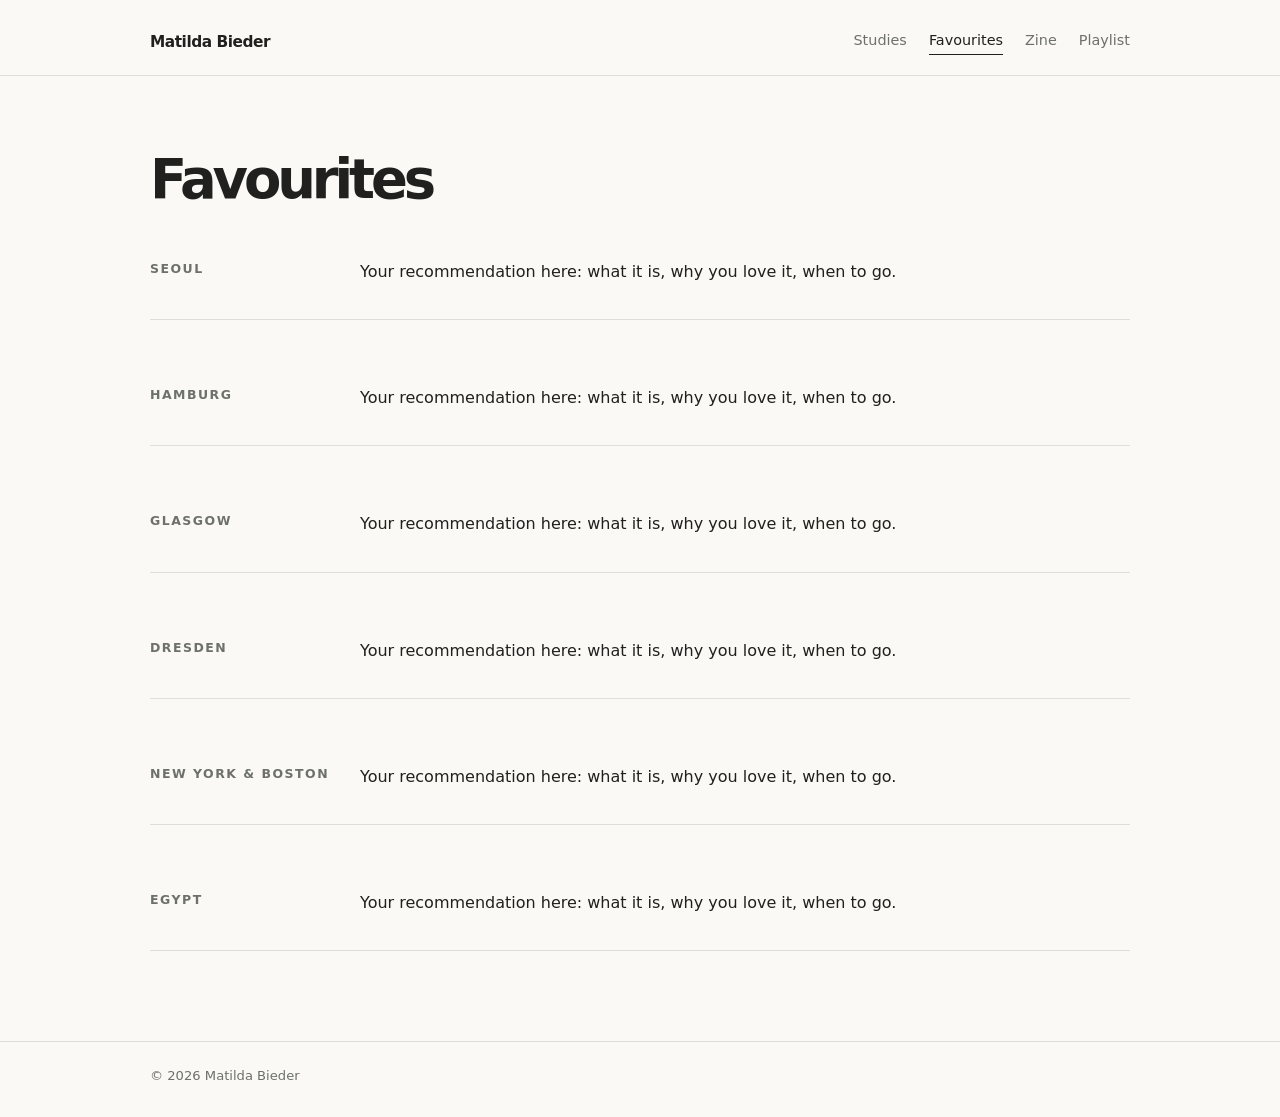
==== favourites.html @ c41f42f5 "erstes update" ====
<!doctype html>
<html lang="en">
<head>
  <meta charset="utf-8">
  <meta name="viewport" content="width=device-width, initial-scale=1">
  <meta name="description" content="Matilda Bieder's favourite things to do around the world.">
  <title>Favourites – Matilda Bieder</title>
  <link rel="stylesheet" href="style.css">
</head>
<body>
  <header>
    <div class="wrap nav">
      <a class="brand" href="index.html">Matilda Bieder</a>
      <nav aria-label="Main navigation">
        <a href="studies.html">Studies</a>
        <a href="favourites.html" aria-current="page">Favourites</a>
        <a href="zine.html">Zine</a>
        <a href="playlist.html">Playlist</a>
      </nav>
    </div>
  </header>

  <main class="wrap">
    <h1 class="page">Favourites</h1>
    <section>
      <div class="section-head">
        <h2>Seoul</h2>
        <div class="section-body">
          <p>Your recommendation here: what it is, why you love it, when to go.</p>
        </div>
      </div>
    </section>

    <section>
      <div class="section-head">
        <h2>Hamburg</h2>
        <div class="section-body">
          <p>Your recommendation here: what it is, why you love it, when to go.</p>
        </div>
      </div>
    </section>

    <section>
      <div class="section-head">
        <h2>Glasgow</h2>
        <div class="section-body">
          <p>Your recommendation here: what it is, why you love it, when to go.</p>
        </div>
      </div>
    </section>

    <section>
      <div class="section-head">
        <h2>Dresden</h2>
        <div class="section-body">
          <p>Your recommendation here: what it is, why you love it, when to go.</p>
        </div>
      </div>
    </section>

    <section>
      <div class="section-head">
        <h2>New York &amp; Boston</h2>
        <div class="section-body">
          <p>Your recommendation here: what it is, why you love it, when to go.</p>
        </div>
      </div>
    </section>

    <section>
      <div class="section-head">
        <h2>Egypt</h2>
        <div class="section-body">
          <p>Your recommendation here: what it is, why you love it, when to go.</p>
        </div>
      </div>
    </section>
  </main>

  <footer>
    <div class="wrap footer-inner">
      <span>© <span id="year">2026</span> Matilda Bieder</span>
    </div>
  </footer>
  <script>document.getElementById("year").textContent = new Date().getFullYear();</script>
</body>
</html>
---- style.css ----
/* Shared styles – based on the original design */
:root{--paper:#faf9f6;--ink:#20211f;--muted:#6d706b;--line:#dedfd8;--accent:#426b58;--max:980px}
*{box-sizing:border-box}
html{scroll-behavior:smooth}
body{margin:0;background:var(--paper);color:var(--ink);font-family:Inter,ui-sans-serif,system-ui,-apple-system,BlinkMacSystemFont,"Segoe UI",sans-serif;font-size:16px;line-height:1.7;-webkit-font-smoothing:antialiased}
a{color:inherit;text-decoration-thickness:1px;text-underline-offset:4px}
a:hover{color:var(--accent)}
.wrap{width:min(var(--max),calc(100% - 44px));margin:0 auto}
header{padding:28px 0 20px;border-bottom:1px solid var(--line)}
.nav{display:flex;justify-content:space-between;gap:24px;align-items:center}
.brand{font-size:.96rem;font-weight:650;letter-spacing:-.03em;text-decoration:none}
nav{display:flex;gap:22px;flex-wrap:wrap}
nav a{color:var(--muted);font-size:.9rem;text-decoration:none}
nav a:hover{color:var(--ink)}
nav a[aria-current="page"]{color:var(--ink);border-bottom:1px solid var(--ink);padding-bottom:2px}
main{padding:76px 0 90px}
.hero{display:grid;grid-template-columns:minmax(0,1fr) 210px;gap:58px;align-items:start}
.eyebrow{color:var(--accent);text-transform:uppercase;letter-spacing:.13em;font-size:.73rem;font-weight:700}
h1{font-size:clamp(2.7rem,7vw,5rem);letter-spacing:-.075em;line-height:1.02;font-weight:620;margin:16px 0 25px;max-width:720px}
h1.page{font-size:clamp(2.2rem,5vw,3.4rem);margin:0 0 50px}
.intro{font-size:1.14rem;line-height:1.8;color:#4d504b;max-width:660px}
.portrait{aspect-ratio:4/5;border:1px solid var(--line);border-radius:3px;background:#eeede7;display:flex;align-items:center;justify-content:center;color:#777a72;text-align:center;padding:20px;font-size:.85rem}
.links{display:flex;gap:18px;flex-wrap:wrap;margin-top:25px;font-size:.92rem}
.links a{text-decoration:none;border-bottom:1px solid var(--line);padding-bottom:3px}
section{margin-top:64px}
section:first-of-type{margin-top:0}
.section-head{display:grid;grid-template-columns:180px minmax(0,1fr);gap:30px;padding-bottom:18px;border-bottom:1px solid var(--line)}
h2{margin:0;font-size:.78rem;text-transform:uppercase;letter-spacing:.12em;color:var(--muted);font-weight:700}
.section-body{max-width:690px}
.section-body>p:first-child{margin-top:0}
.item{display:grid;grid-template-columns:125px 1fr;gap:24px;padding:20px 0;border-bottom:1px solid var(--line)}
.item:first-of-type{padding-top:0}
.item:last-child{border-bottom:0}
.date{color:var(--muted);font-size:.87rem}
.item h3{font-size:1.04rem;line-height:1.4;margin:0 0 5px;font-weight:650}
.item h3 a{text-decoration:none}
.item p{margin:0;color:#5b5e58;font-size:.94rem}
.tag{display:inline-block;border:1px solid var(--line);border-radius:999px;padding:3px 9px;color:var(--muted);font-size:.76rem;margin:10px 5px 0 0}
.timeline .item{position:relative}
.timeline .item::before{content:"";position:absolute;left:-17px;top:30px;width:7px;height:7px;border-radius:50%;background:var(--accent)}
.timeline .item:first-of-type::before{top:10px}
.timeline{border-left:1px solid var(--line);padding-left:16px;margin-left:4px}
iframe{width:100%;border:0;border-radius:12px}
code{font-size:.88em;background:#eeede7;padding:1px 5px;border-radius:3px}
footer{border-top:1px solid var(--line);padding:23px 0 30px;color:var(--muted);font-size:.82rem}
.footer-inner{display:flex;justify-content:space-between;gap:16px;flex-wrap:wrap}
@media (max-width:680px){
.wrap{width:min(100% - 32px,var(--max))}
header{padding-top:20px}
.nav{align-items:flex-start;flex-direction:column;gap:12px}
nav{gap:15px}
main{padding:48px 0 64px}
.hero{grid-template-columns:1fr;gap:28px}
.portrait{max-width:190px;aspect-ratio:1/1}
.section-head{grid-template-columns:1fr;gap:12px}
.item{grid-template-columns:1fr;gap:4px}
.timeline .item::before{top:12px}
.timeline .item:first-of-type::before{top:-6px}
h1{font-size:clamp(2.8rem,15vw,4.3rem)}
}
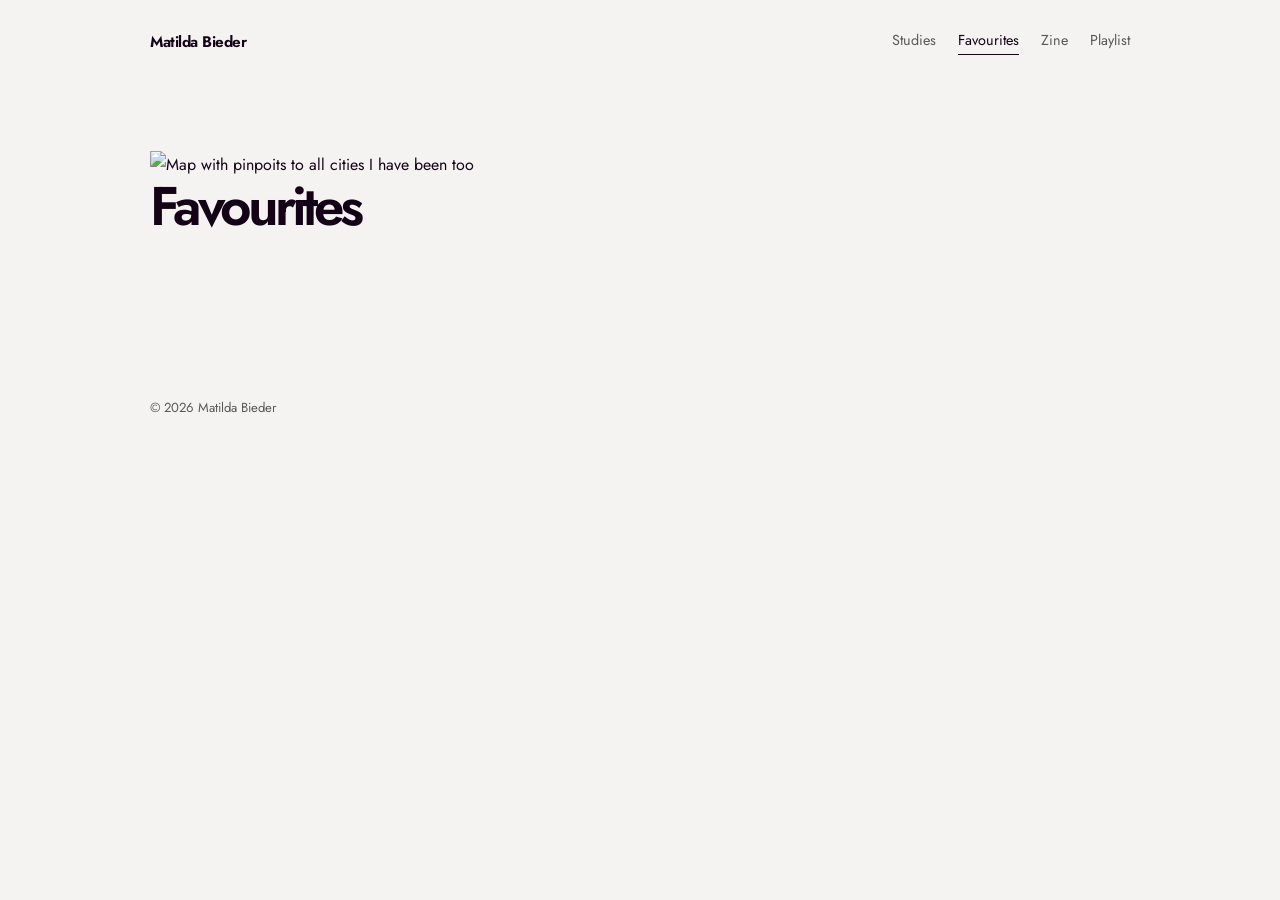
==== commit 31ced3a3: "Added Map" ====
--- a/favourites.html
+++ b/favourites.html
@@ -21,60 +21,9 @@
   </header>
 
   <main class="wrap">
+      <img class="header-img" src="picture/map.png" alt="Map with pinpoits to all cities I have been too">
     <h1 class="page">Favourites</h1>
-    <section>
-      <div class="section-head">
-        <h2>Seoul</h2>
-        <div class="section-body">
-          <p>Your recommendation here: what it is, why you love it, when to go.</p>
-        </div>
-      </div>
-    </section>
-
-    <section>
-      <div class="section-head">
-        <h2>Hamburg</h2>
-        <div class="section-body">
-          <p>Your recommendation here: what it is, why you love it, when to go.</p>
-        </div>
-      </div>
-    </section>
-
-    <section>
-      <div class="section-head">
-        <h2>Glasgow</h2>
-        <div class="section-body">
-          <p>Your recommendation here: what it is, why you love it, when to go.</p>
-        </div>
-      </div>
-    </section>
-
-    <section>
-      <div class="section-head">
-        <h2>Dresden</h2>
-        <div class="section-body">
-          <p>Your recommendation here: what it is, why you love it, when to go.</p>
-        </div>
-      </div>
-    </section>
-
-    <section>
-      <div class="section-head">
-        <h2>New York &amp; Boston</h2>
-        <div class="section-body">
-          <p>Your recommendation here: what it is, why you love it, when to go.</p>
-        </div>
-      </div>
-    </section>
-
-    <section>
-      <div class="section-head">
-        <h2>Egypt</h2>
-        <div class="section-body">
-          <p>Your recommendation here: what it is, why you love it, when to go.</p>
-        </div>
-      </div>
-    </section>
+    
   </main>
 
   <footer>
--- a/style.css
+++ b/style.css
@@ -1,60 +1,81 @@
-/* Shared styles – based on the original design */
-:root{--paper:#faf9f6;--ink:#20211f;--muted:#6d706b;--line:#dedfd8;--accent:#426b58;--max:980px}
+@import url("https://fonts.googleapis.com/css2?family=Jost:wght@400..700&display=swap");
+
+/* ---------- Basis ---------- */
+:root{--paper:#f5f3f2;--ink:#140217;--muted:#595959;--line:#bdbdbd;--accent:#e60077;--max:980px}
 *{box-sizing:border-box}
 html{scroll-behavior:smooth}
-body{margin:0;background:var(--paper);color:var(--ink);font-family:Inter,ui-sans-serif,system-ui,-apple-system,BlinkMacSystemFont,"Segoe UI",sans-serif;font-size:16px;line-height:1.7;-webkit-font-smoothing:antialiased}
-a{color:inherit;text-decoration-thickness:1px;text-underline-offset:4px}
+html{scrollbar-width:thin;scrollbar-color:var(--ink) transparent}
+::-webkit-scrollbar{width:6px;height:6px}
+::-webkit-scrollbar-track{background:transparent}
+::-webkit-scrollbar-thumb{background:var(--ink);border-radius:3px}
+
+body{margin:0;background:var(--paper);color:var(--ink);font:16px/1.7 Jost,system-ui,sans-serif;-webkit-font-smoothing:antialiased}
+a{color:inherit;text-underline-offset:4px}
 a:hover{color:var(--accent)}
 .wrap{width:min(var(--max),calc(100% - 44px));margin:0 auto}
-header{padding:28px 0 20px;border-bottom:1px solid var(--line)}
-.nav{display:flex;justify-content:space-between;gap:24px;align-items:center}
+main{padding:76px 0 90px}
+
+/* ---------- Kopfzeile & Navigation ---------- */
+header{padding:28px 0 20px}
+.nav{display:flex;justify-content:space-between;align-items:center;gap:24px}
 .brand{font-size:.96rem;font-weight:650;letter-spacing:-.03em;text-decoration:none}
 nav{display:flex;gap:22px;flex-wrap:wrap}
 nav a{color:var(--muted);font-size:.9rem;text-decoration:none}
-nav a:hover{color:var(--ink)}
-nav a[aria-current="page"]{color:var(--ink);border-bottom:1px solid var(--ink);padding-bottom:2px}
-main{padding:76px 0 90px}
-.hero{display:grid;grid-template-columns:minmax(0,1fr) 210px;gap:58px;align-items:start}
+nav a:hover,nav a[aria-current="page"]{color:var(--ink)}
+nav a[aria-current="page"]{border-bottom:1px solid var(--ink);padding-bottom:2px}
+
+/* ---------- Startseite ---------- */
+.hero{display:grid;grid-template-columns:minmax(0,1fr) 210px;gap:3rem;align-items:start}
 .eyebrow{color:var(--accent);text-transform:uppercase;letter-spacing:.13em;font-size:.73rem;font-weight:700}
 h1{font-size:clamp(2.7rem,7vw,5rem);letter-spacing:-.075em;line-height:1.02;font-weight:620;margin:16px 0 25px;max-width:720px}
 h1.page{font-size:clamp(2.2rem,5vw,3.4rem);margin:0 0 50px}
-.intro{font-size:1.14rem;line-height:1.8;color:#4d504b;max-width:660px}
-.portrait{aspect-ratio:4/5;border:1px solid var(--line);border-radius:3px;background:#eeede7;display:flex;align-items:center;justify-content:center;color:#777a72;text-align:center;padding:20px;font-size:.85rem}
+.intro{font-size:1.14rem;line-height:1.8;color:var(--muted);max-width:660px}
 .links{display:flex;gap:18px;flex-wrap:wrap;margin-top:25px;font-size:.92rem}
 .links a{text-decoration:none;border-bottom:1px solid var(--line);padding-bottom:3px}
+.portrait{width:250px;height:300px;border:1px solid var(--line);border-radius:24px;overflow:hidden; margin-top: 9rem; margin-bottom: 3rem}
+.portrait img{width:100%;height:100%;object-fit:cover;display:block}
+
+/* ---------- Bereiche & Einträge ---------- */
 section{margin-top:64px}
 section:first-of-type{margin-top:0}
 .section-head{display:grid;grid-template-columns:180px minmax(0,1fr);gap:30px;padding-bottom:18px;border-bottom:1px solid var(--line)}
 h2{margin:0;font-size:.78rem;text-transform:uppercase;letter-spacing:.12em;color:var(--muted);font-weight:700}
 .section-body{max-width:690px}
 .section-body>p:first-child{margin-top:0}
+
 .item{display:grid;grid-template-columns:125px 1fr;gap:24px;padding:20px 0;border-bottom:1px solid var(--line)}
 .item:first-of-type{padding-top:0}
 .item:last-child{border-bottom:0}
-.date{color:var(--muted);font-size:.87rem}
 .item h3{font-size:1.04rem;line-height:1.4;margin:0 0 5px;font-weight:650}
 .item h3 a{text-decoration:none}
-.item p{margin:0;color:#5b5e58;font-size:.94rem}
+.item p{margin:0;color:var(--muted);font-size:.94rem}
+.date{color:var(--muted);font-size:.87rem}
 .tag{display:inline-block;border:1px solid var(--line);border-radius:999px;padding:3px 9px;color:var(--muted);font-size:.76rem;margin:10px 5px 0 0}
+
+/* ---------- Zine-Timeline ---------- */
+.timeline{border-left:1px solid var(--line);padding-left:16px;margin-left:4px}
 .timeline .item{position:relative}
 .timeline .item::before{content:"";position:absolute;left:-17px;top:30px;width:7px;height:7px;border-radius:50%;background:var(--accent)}
 .timeline .item:first-of-type::before{top:10px}
-.timeline{border-left:1px solid var(--line);padding-left:16px;margin-left:4px}
-iframe{width:100%;border:0;border-radius:12px}
-code{font-size:.88em;background:#eeede7;padding:1px 5px;border-radius:3px}
-footer{border-top:1px solid var(--line);padding:23px 0 30px;color:var(--muted);font-size:.82rem}
+
+/* ---------- Sonstiges ---------- */
+iframe{width:100%;border:0;border-radius:24px}
+code{font-size:.88em;background:rgba(0,0,0,.06);padding:1px 5px;border-radius:3px}
+footer{padding:23px 0 30px;color:var(--muted);font-size:.82rem}
 .footer-inner{display:flex;justify-content:space-between;gap:16px;flex-wrap:wrap}
+
+/* ---------- Handy ---------- */
 @media (max-width:680px){
-.wrap{width:min(100% - 32px,var(--max))}
-header{padding-top:20px}
-.nav{align-items:flex-start;flex-direction:column;gap:12px}
-nav{gap:15px}
-main{padding:48px 0 64px}
-.hero{grid-template-columns:1fr;gap:28px}
-.portrait{max-width:190px;aspect-ratio:1/1}
-.section-head{grid-template-columns:1fr;gap:12px}
-.item{grid-template-columns:1fr;gap:4px}
-.timeline .item::before{top:12px}
-.timeline .item:first-of-type::before{top:-6px}
-h1{font-size:clamp(2.8rem,15vw,4.3rem)}
+  .wrap{width:min(100% - 32px,var(--max))}
+  main{padding:48px 0 64px}
+  header{padding-top:20px}
+  .nav{flex-direction:column;align-items:flex-start;gap:12px}
+  nav{gap:15px}
+  .hero{grid-template-columns:1fr;gap:28px}
+  .portrait{width:160px;height:200px}
+  .section-head,.item{grid-template-columns:1fr;gap:12px}
+  .item{gap:4px}
+  .timeline .item::before{top:12px}
+  .timeline .item:first-of-type::before{top:-6px}
+  h1{font-size:clamp(2.8rem,15vw,4.3rem)}
 }
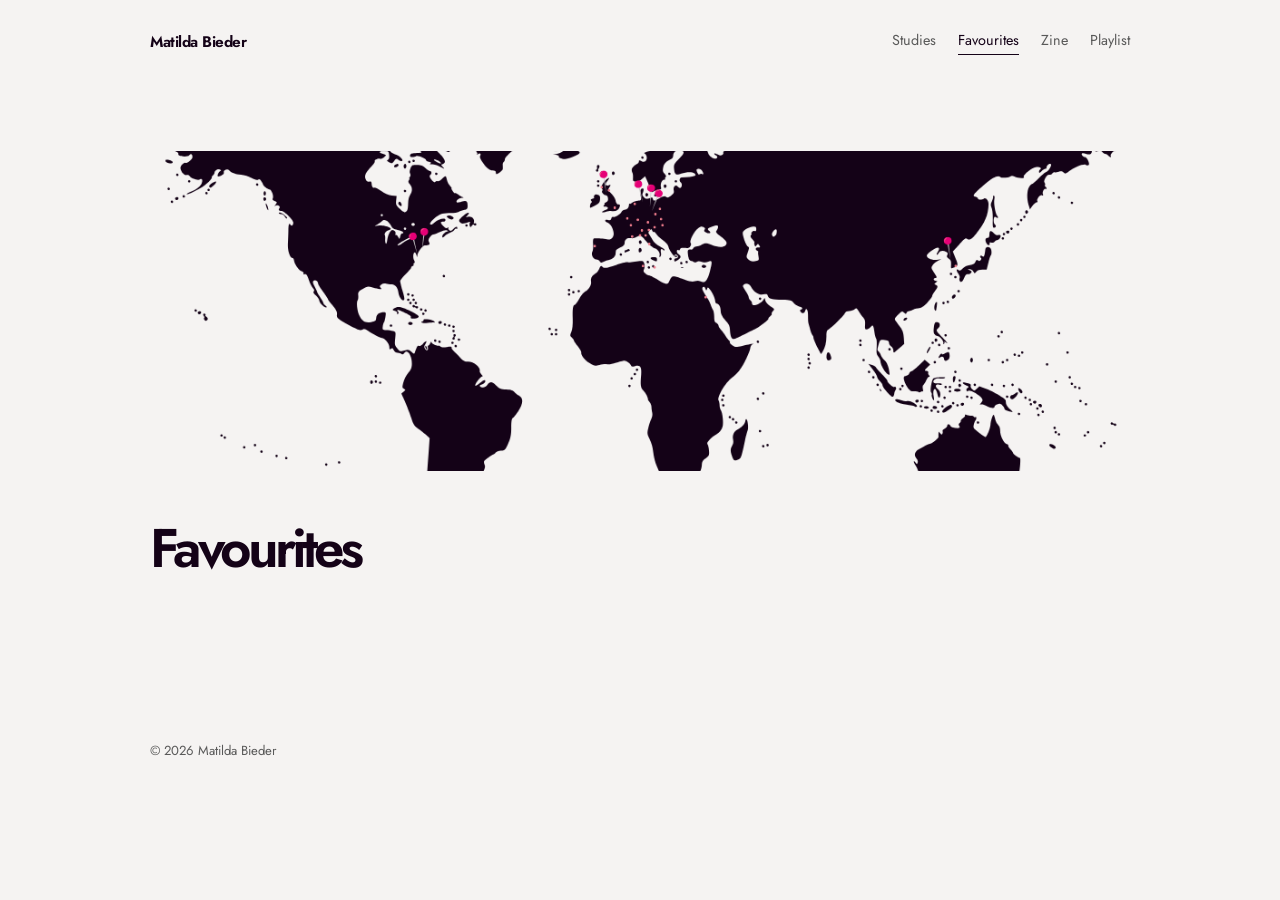
==== commit 59524f31: "Update image source for header map" ====
--- a/favourites.html
+++ b/favourites.html
@@ -21,7 +21,7 @@
   </header>
 
   <main class="wrap">
-      <img class="header-img" src="picture/map.png" alt="Map with pinpoits to all cities I have been too">
+      <img class="header-img" src="picture/Matilda/Map.png" alt="Map with pinpoits to all cities I have been too">
     <h1 class="page">Favourites</h1>
     
   </main>
--- a/style.css
+++ b/style.css
@@ -51,6 +51,7 @@
 .item p{margin:0;color:var(--muted);font-size:.94rem}
 .date{color:var(--muted);font-size:.87rem}
 .tag{display:inline-block;border:1px solid var(--line);border-radius:999px;padding:3px 9px;color:var(--muted);font-size:.76rem;margin:10px 5px 0 0}
+.header-img{width:100%;height:320px;object-fit:cover;display:block;margin-bottom:50px;border-radius:16px}
 
 /* ---------- Zine-Timeline ---------- */
 .timeline{border-left:1px solid var(--line);padding-left:16px;margin-left:4px}
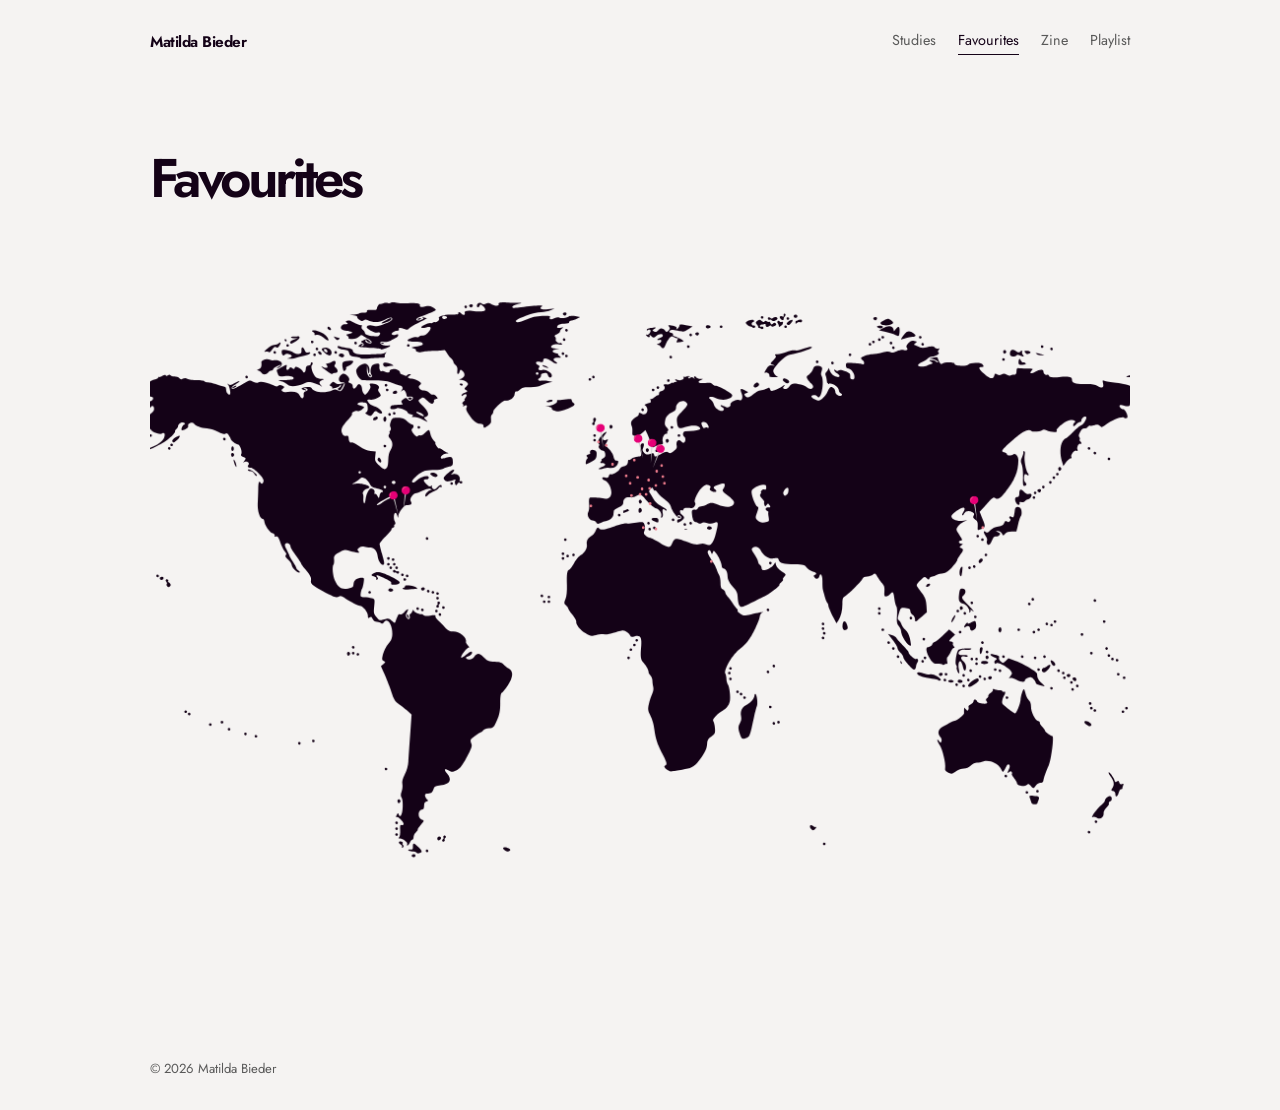
==== commit bd7b4f58: "Reorder header elements in favourites.html" ====
--- a/favourites.html
+++ b/favourites.html
@@ -21,9 +21,8 @@
   </header>
 
   <main class="wrap">
-      <img class="header-img" src="picture/Matilda/Map.png" alt="Map with pinpoits to all cities I have been too">
-    <h1 class="page">Favourites</h1>
-    
+        <h1 class="page">Favourites</h1>
+        <img class="header-img" src="picture/Matilda/Map.png" alt="Map with pinpoits to all cities I have been too">
   </main>
 
   <footer>
--- a/style.css
+++ b/style.css
@@ -51,7 +51,7 @@
 .item p{margin:0;color:var(--muted);font-size:.94rem}
 .date{color:var(--muted);font-size:.87rem}
 .tag{display:inline-block;border:1px solid var(--line);border-radius:999px;padding:3px 9px;color:var(--muted);font-size:.76rem;margin:10px 5px 0 0}
-.header-img{width:100%;height:320px;object-fit:cover;display:block;margin-bottom:50px;border-radius:16px}
+.header-img{width:100%;height:40rem;object-fit:cover;display:block;margin-bottom:3rem;border-radius:24px}
 
 /* ---------- Zine-Timeline ---------- */
 .timeline{border-left:1px solid var(--line);padding-left:16px;margin-left:4px}
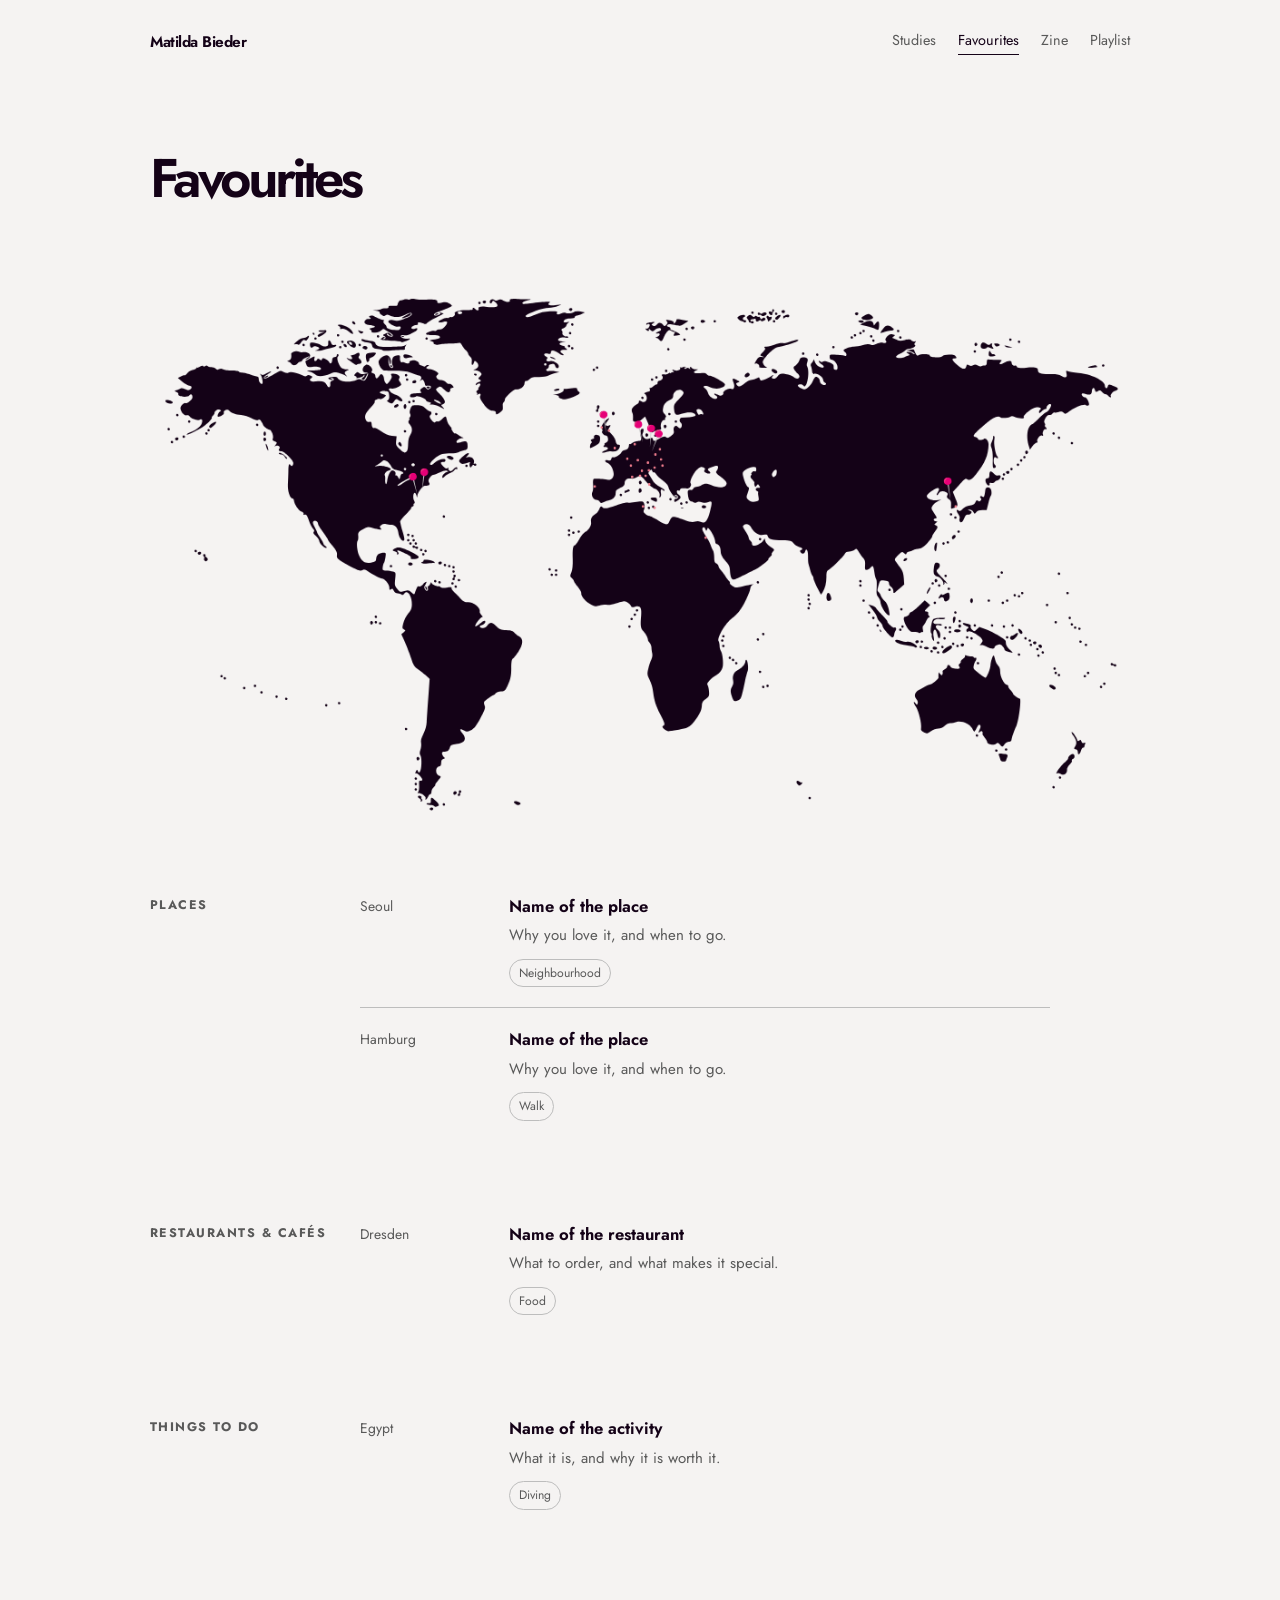
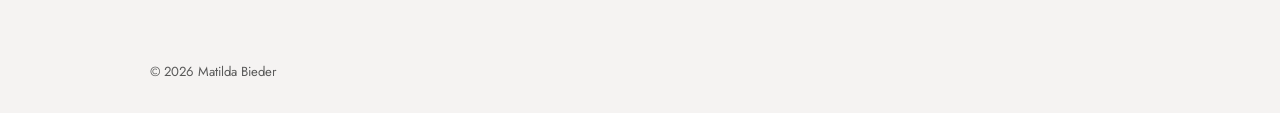
==== commit 07b73ea3: "more changes" ====
--- a/favourites.html
+++ b/favourites.html
@@ -23,6 +23,65 @@
   <main class="wrap">
         <h1 class="page">Favourites</h1>
         <img class="header-img" src="picture/Matilda/Map.png" alt="Map with pinpoits to all cities I have been too">
+
+
+    <section>
+      <div class="section-head">
+        <h2>Places</h2>
+        <div class="section-body">
+          <div class="item">
+            <div class="date">Seoul</div>
+            <div>
+              <h3>Name of the place</h3>
+              <p>Why you love it, and when to go.</p>
+              <span class="tag">Neighbourhood</span>
+            </div>
+          </div>
+          <div class="item">
+            <div class="date">Hamburg</div>
+            <div>
+              <h3>Name of the place</h3>
+              <p>Why you love it, and when to go.</p>
+              <span class="tag">Walk</span>
+            </div>
+          </div>
+        </div>
+      </div>
+    </section>
+
+    <section>
+      <div class="section-head">
+        <h2>Restaurants &amp; cafés</h2>
+        <div class="section-body">
+          <div class="item">
+            <div class="date">Dresden</div>
+            <div>
+              <h3><a href="https://link-to-the-place.com">Name of the restaurant</a></h3>
+              <p>What to order, and what makes it special.</p>
+              <span class="tag">Food</span>
+            </div>
+          </div>
+        </div>
+      </div>
+    </section>
+
+    <section>
+      <div class="section-head">
+        <h2>Things to do</h2>
+        <div class="section-body">
+          <div class="item">
+            <div class="date">Egypt</div>
+            <div>
+              <h3>Name of the activity</h3>
+              <p>What it is, and why it is worth it.</p>
+              <span class="tag">Diving</span>
+            </div>
+          </div>
+        </div>
+      </div>
+    </section>
+
+
   </main>
 
   <footer>
--- a/style.css
+++ b/style.css
@@ -1,4 +1,10 @@
-@import url("https://fonts.googleapis.com/css2?family=Jost:wght@400..700&display=swap");
+@font-face{
+  font-family:"Jost";
+  src:url("fonts/Jost-VariableFont_wght.ttf") format("truetype");
+  font-weight:100 900;
+  font-style:normal;
+  font-display:swap;
+}
 
 /* ---------- Basis ---------- */
 :root{--paper:#f5f3f2;--ink:#140217;--muted:#595959;--line:#bdbdbd;--accent:#e60077;--max:980px}
@@ -14,6 +20,7 @@
 a:hover{color:var(--accent)}
 .wrap{width:min(var(--max),calc(100% - 44px));margin:0 auto}
 main{padding:76px 0 90px}
+p{text-align:justify;hyphens:auto}
 
 /* ---------- Kopfzeile & Navigation ---------- */
 header{padding:28px 0 20px}
@@ -42,6 +49,7 @@
 h2{margin:0;font-size:.78rem;text-transform:uppercase;letter-spacing:.12em;color:var(--muted);font-weight:700}
 .section-body{max-width:690px}
 .section-body>p:first-child{margin-top:0}
+.section-head{border-bottom:0}
 
 .item{display:grid;grid-template-columns:125px 1fr;gap:24px;padding:20px 0;border-bottom:1px solid var(--line)}
 .item:first-of-type{padding-top:0}
@@ -51,7 +59,7 @@
 .item p{margin:0;color:var(--muted);font-size:.94rem}
 .date{color:var(--muted);font-size:.87rem}
 .tag{display:inline-block;border:1px solid var(--line);border-radius:999px;padding:3px 9px;color:var(--muted);font-size:.76rem;margin:10px 5px 0 0}
-.header-img{width:100%;height:40rem;object-fit:cover;display:block;margin-bottom:3rem;border-radius:24px}
+.header-img{width:100%;height:100%;object-fit:cover;display:block;margin-bottom:3rem;border-radius:24px}
 
 /* ---------- Zine-Timeline ---------- */
 .timeline{border-left:1px solid var(--line);padding-left:16px;margin-left:4px}
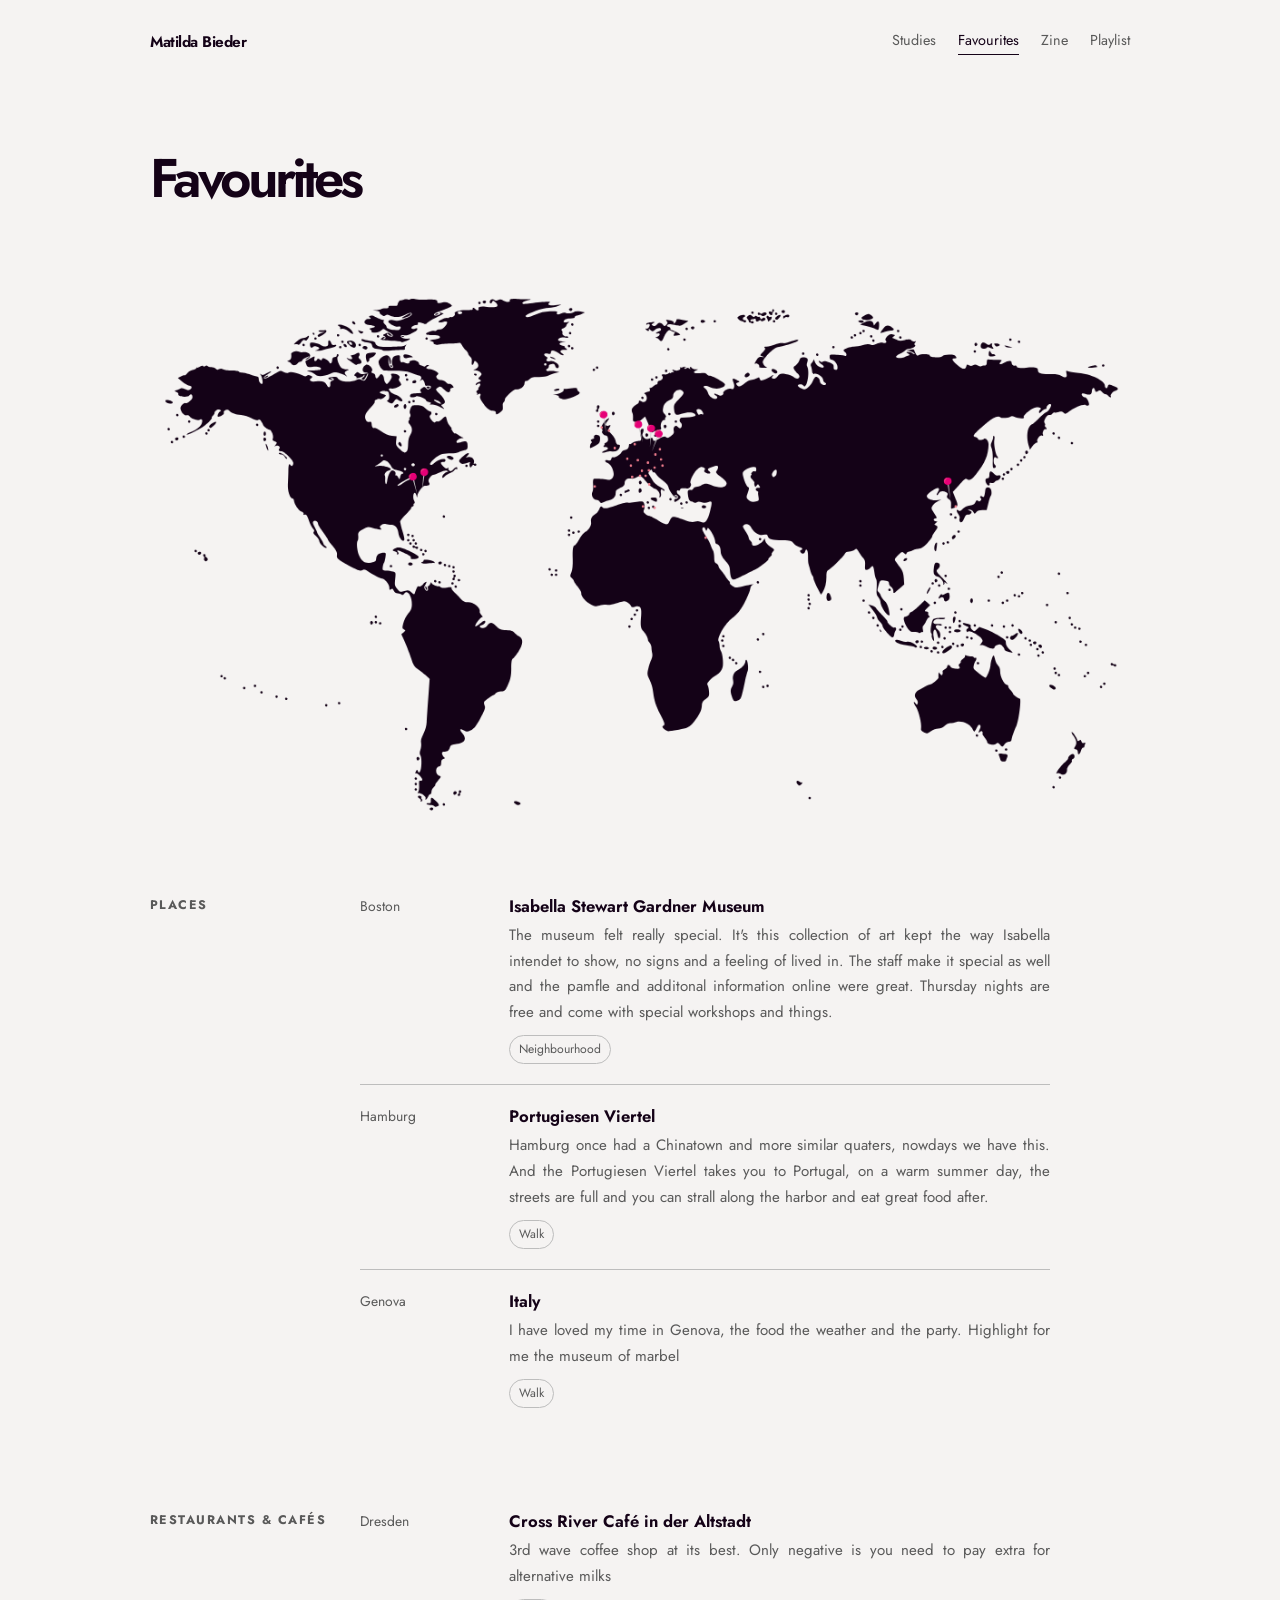
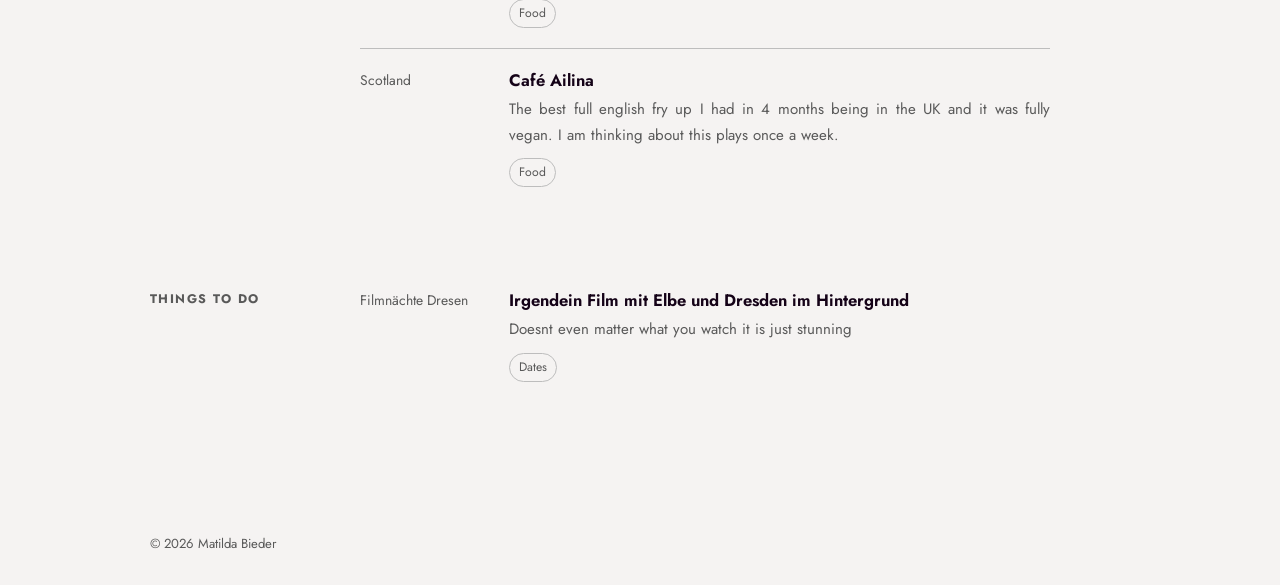
==== commit 9323e539: "Faves" ====
--- a/favourites.html
+++ b/favourites.html
@@ -30,18 +30,26 @@
         <h2>Places</h2>
         <div class="section-body">
           <div class="item">
-            <div class="date">Seoul</div>
+            <div class="date">Boston</div>
             <div>
-              <h3>Name of the place</h3>
-              <p>Why you love it, and when to go.</p>
+              <h3>Isabella Stewart Gardner Museum</h3>
+              <p>The museum felt really special. It's this collection of art kept the way Isabella intendet to show, no signs and a feeling of lived in. The staff make it special as well and the pamfle and additonal information online were great. Thursday nights are free and come with special workshops and things.</p>
               <span class="tag">Neighbourhood</span>
             </div>
           </div>
           <div class="item">
             <div class="date">Hamburg</div>
             <div>
-              <h3>Name of the place</h3>
-              <p>Why you love it, and when to go.</p>
+              <h3>Portugiesen Viertel</h3>
+              <p>Hamburg once had a Chinatown and more similar quaters, nowdays we have this. And the Portugiesen Viertel takes you to Portugal, on a warm summer day, the streets are full and you can strall along the harbor and eat great food after.</p>
+              <span class="tag">Walk</span>
+            </div>
+          </div>
+             <div class="item">
+            <div class="date">Genova</div>
+            <div>
+              <h3>Italy</h3>
+              <p>I have loved my time in Genova, the food the weather and the party. Highlight for me the museum of marbel</p>
               <span class="tag">Walk</span>
             </div>
           </div>
@@ -56,8 +64,16 @@
           <div class="item">
             <div class="date">Dresden</div>
             <div>
-              <h3><a href="https://link-to-the-place.com">Name of the restaurant</a></h3>
-              <p>What to order, and what makes it special.</p>
+              <h3>Cross River Café in der Altstadt</a></h3>
+              <p>3rd wave coffee shop at its best. Only negative is you need to pay extra for alternative milks</p>
+              <span class="tag">Food</span>
+            </div>
+          </div>
+             <div class="item">
+            <div class="date">Scotland</div>
+            <div>
+              <h3>Café Ailina</a></h3>
+              <p>The best full english fry up I had in 4 months being in the UK and it was fully vegan. I am thinking about this plays once a week.</p>
               <span class="tag">Food</span>
             </div>
           </div>
@@ -70,11 +86,11 @@
         <h2>Things to do</h2>
         <div class="section-body">
           <div class="item">
-            <div class="date">Egypt</div>
+            <div class="date">Filmnächte Dresen</div>
             <div>
-              <h3>Name of the activity</h3>
-              <p>What it is, and why it is worth it.</p>
-              <span class="tag">Diving</span>
+              <h3>Irgendein Film mit Elbe und Dresden im Hintergrund</h3>
+              <p>Doesnt even matter what you watch it is just stunning</p>
+              <span class="tag">Dates</span>
             </div>
           </div>
         </div>
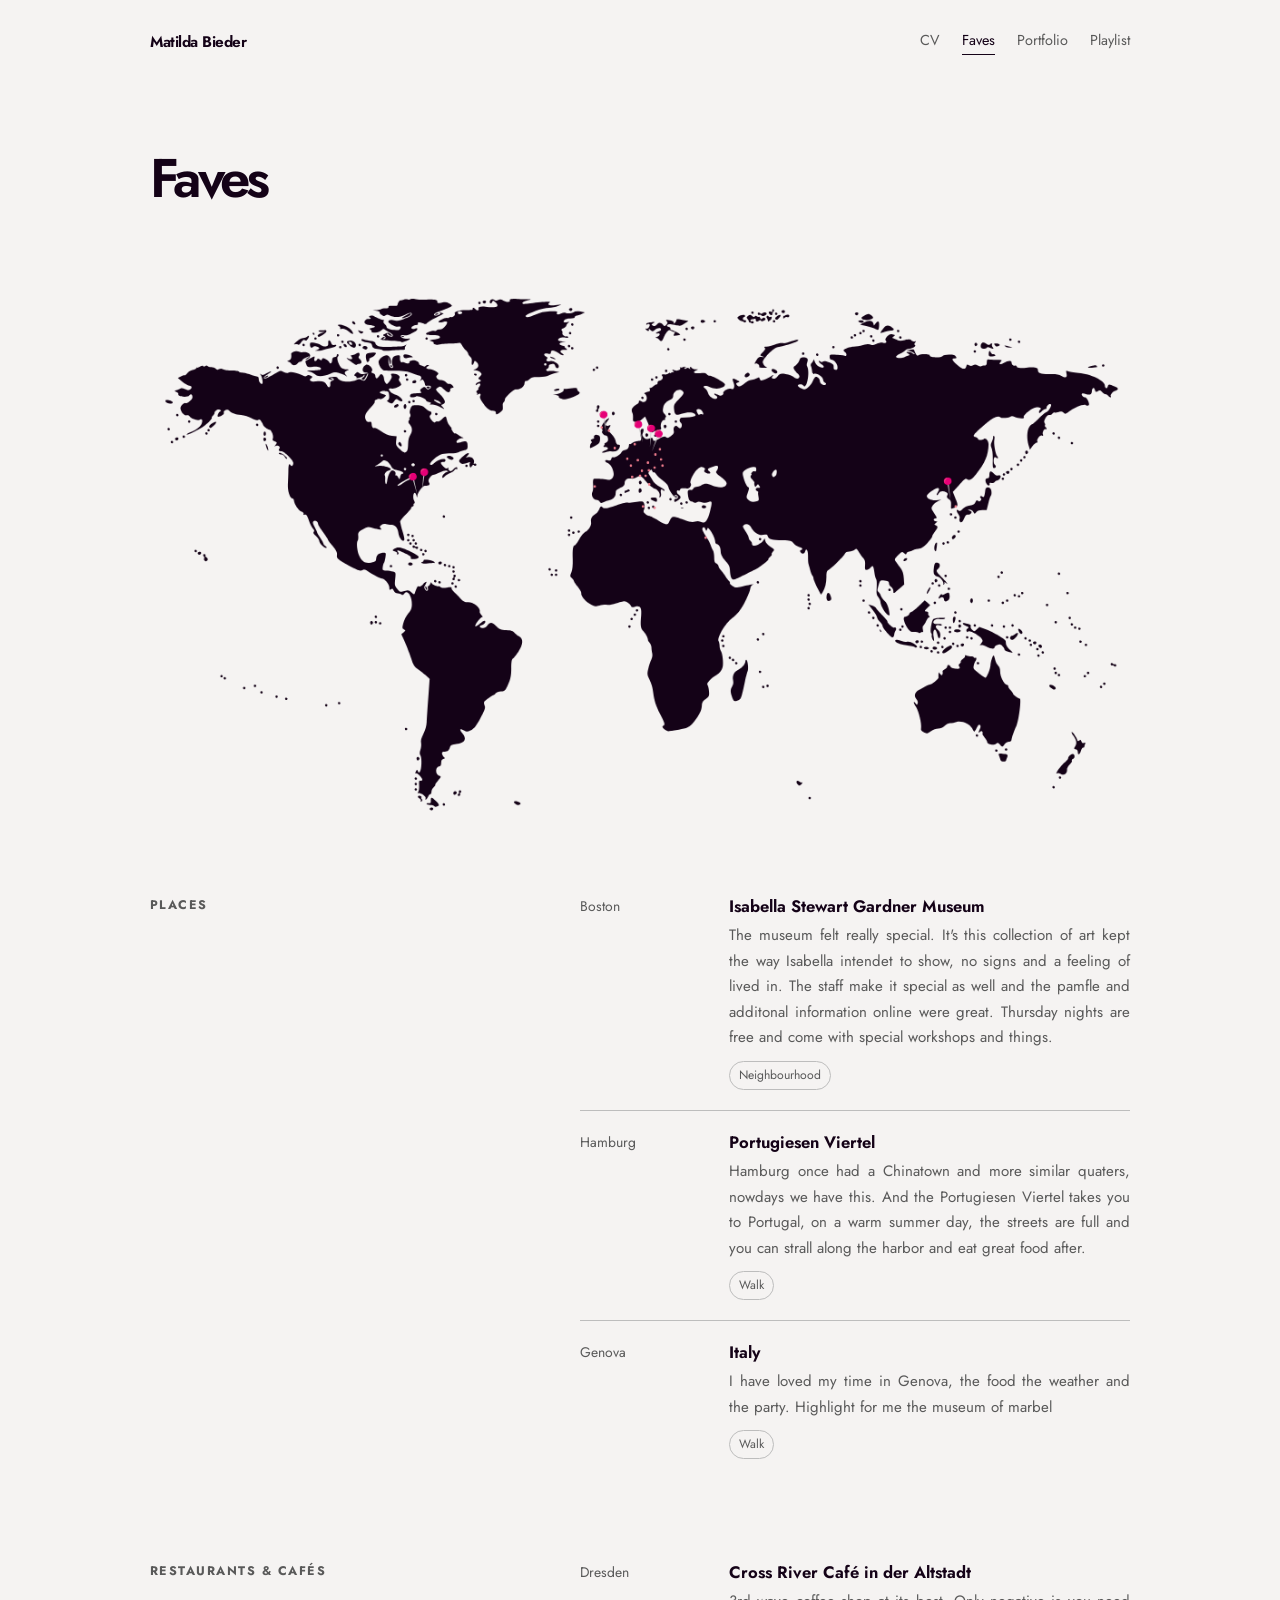
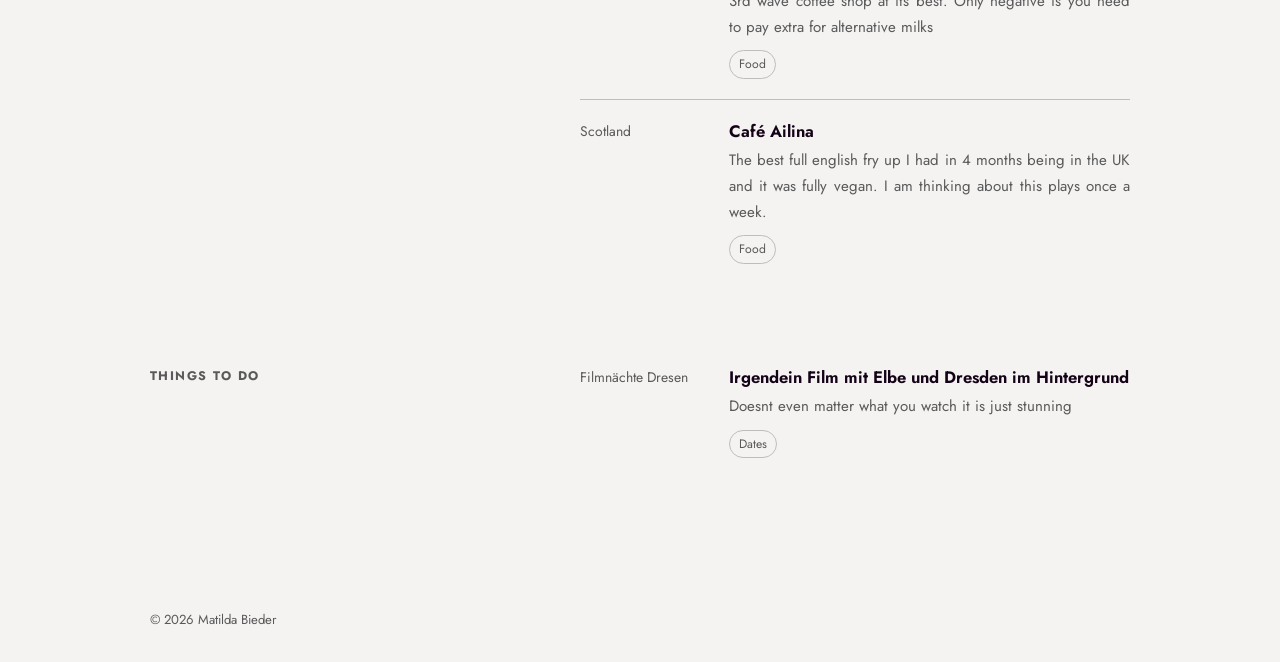
==== commit 221cb11c: "late night fix" ====
--- a/favourites.html
+++ b/favourites.html
@@ -4,7 +4,7 @@
   <meta charset="utf-8">
   <meta name="viewport" content="width=device-width, initial-scale=1">
   <meta name="description" content="Matilda Bieder's favourite things to do around the world.">
-  <title>Favourites – Matilda Bieder</title>
+  <title>Faves – Matilda Bieder</title>
   <link rel="stylesheet" href="style.css">
 </head>
 <body>
@@ -12,16 +12,16 @@
     <div class="wrap nav">
       <a class="brand" href="index.html">Matilda Bieder</a>
       <nav aria-label="Main navigation">
-        <a href="studies.html">Studies</a>
-        <a href="favourites.html" aria-current="page">Favourites</a>
-        <a href="zine.html">Zine</a>
+        <a href="CV.html">CV</a>
+        <a href="favourites.html" aria-current="page">Faves</a>
+        <a href="zine.html">Portfolio</a>
         <a href="playlist.html">Playlist</a>
       </nav>
     </div>
   </header>
 
   <main class="wrap">
-        <h1 class="page">Favourites</h1>
+        <h1 class="page">Faves</h1>
         <img class="header-img" src="picture/Matilda/Map.png" alt="Map with pinpoits to all cities I have been too">
 
 
--- a/style.css
+++ b/style.css
@@ -45,7 +45,7 @@
 /* ---------- Bereiche & Einträge ---------- */
 section{margin-top:64px}
 section:first-of-type{margin-top:0}
-.section-head{display:grid;grid-template-columns:180px minmax(0,1fr);gap:30px;padding-bottom:18px;border-bottom:1px solid var(--line)}
+.section-head{display:grid;grid-template-columns:25rem minmax(0,1fr);gap:30px;padding-bottom:18px;border-bottom:1px solid var(--line)}
 h2{margin:0;font-size:.78rem;text-transform:uppercase;letter-spacing:.12em;color:var(--muted);font-weight:700}
 .section-body{max-width:690px}
 .section-body>p:first-child{margin-top:0}
